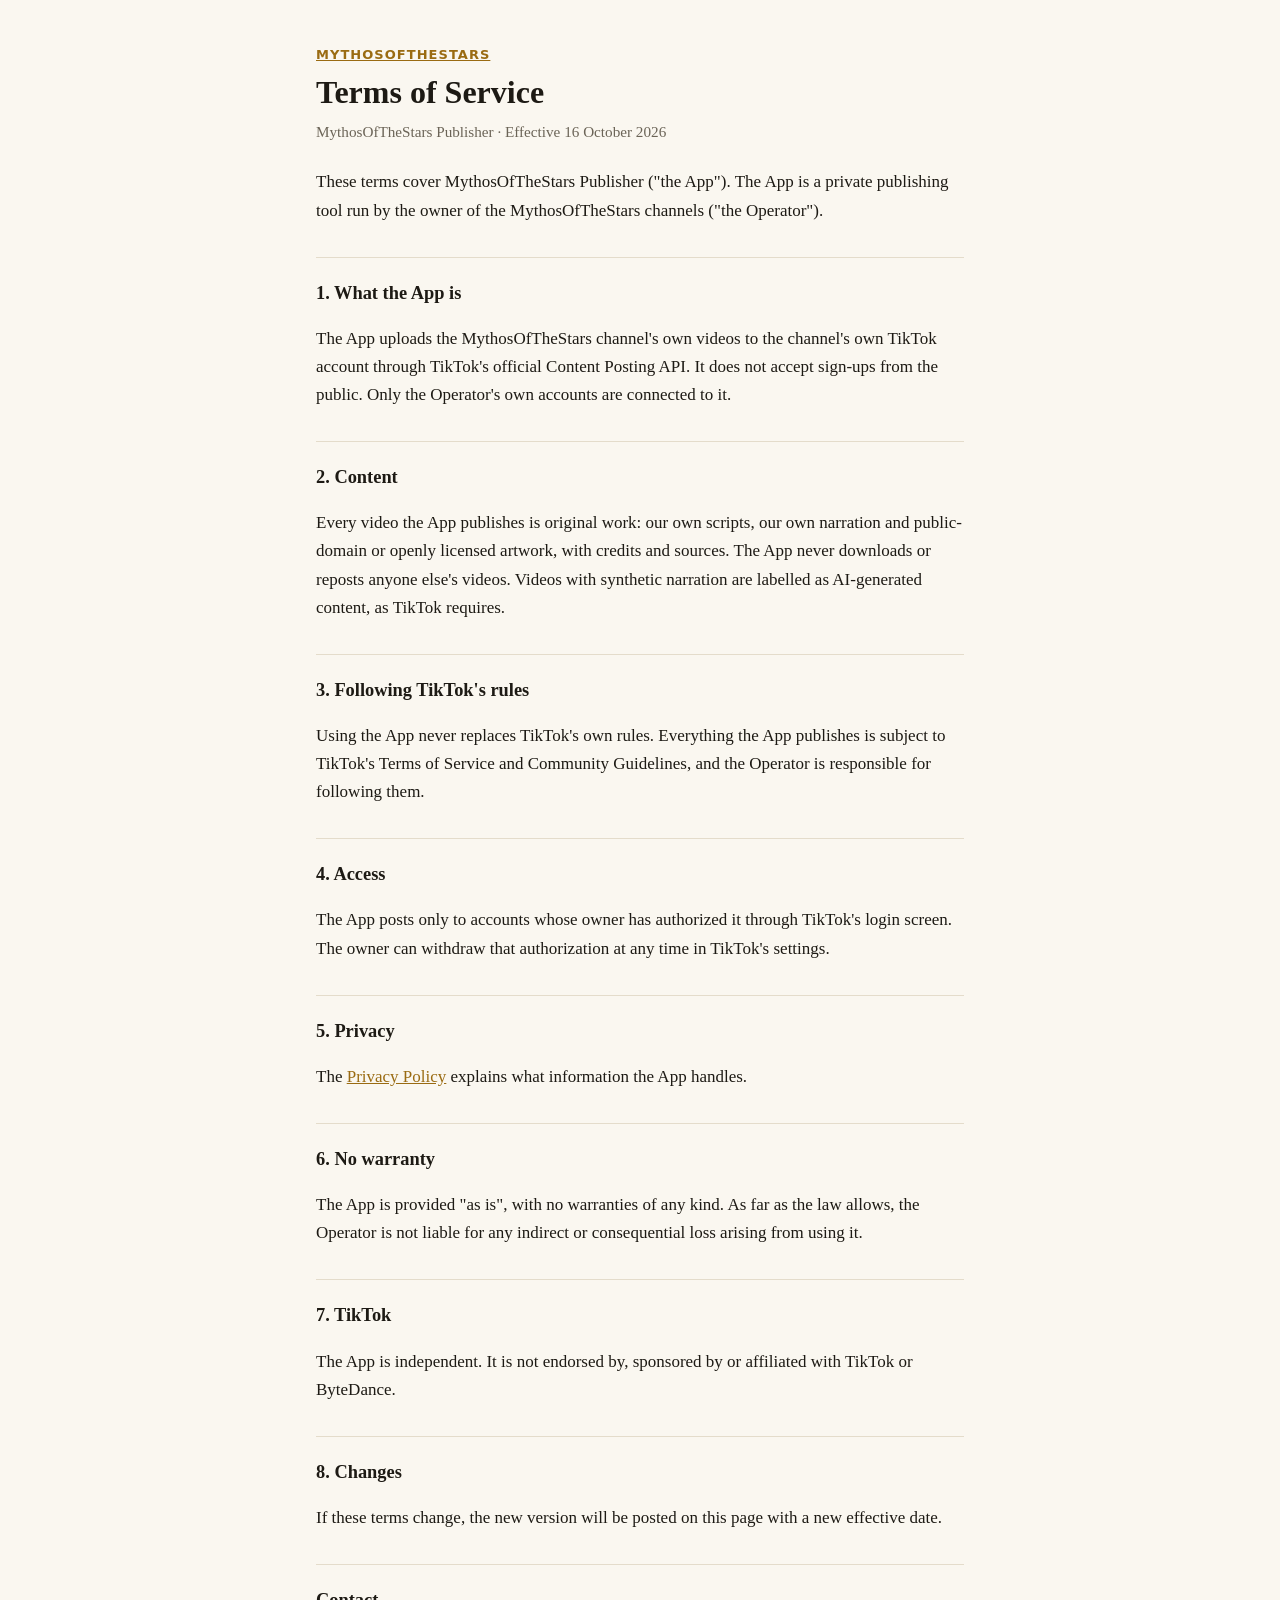
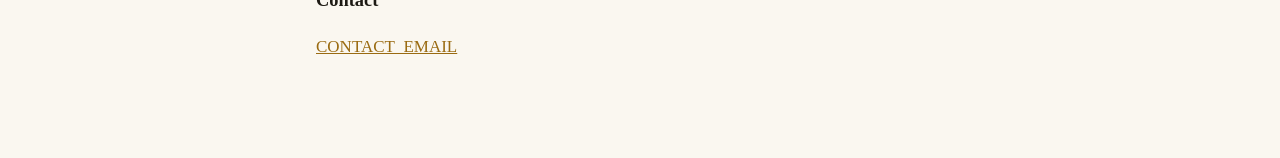
==== terms.html @ 0b8a8947 "Add files via upload" ====
<!doctype html>
<html lang="en">
<head>
<meta charset="utf-8">
<meta name="viewport" content="width=device-width, initial-scale=1">
<title>Terms of Service · MythosOfTheStars Publisher</title>
<link rel="stylesheet" href="style.css">
</head>
<body>
<main>
<p class="kicker"><a href="index.html">MythosOfTheStars</a></p>
<h1>Terms of Service</h1>
<p class="meta">MythosOfTheStars Publisher · Effective 16 October 2026</p>

<p>These terms cover MythosOfTheStars Publisher ("the App"). The App is a private publishing tool run by the owner of the MythosOfTheStars channels ("the Operator").</p>

<h2>1. What the App is</h2>
<p>The App uploads the MythosOfTheStars channel's own videos to the channel's own TikTok account through TikTok's official Content Posting API. It does not accept sign-ups from the public. Only the Operator's own accounts are connected to it.</p>

<h2>2. Content</h2>
<p>Every video the App publishes is original work: our own scripts, our own narration and public-domain or openly licensed artwork, with credits and sources. The App never downloads or reposts anyone else's videos. Videos with synthetic narration are labelled as AI-generated content, as TikTok requires.</p>

<h2>3. Following TikTok's rules</h2>
<p>Using the App never replaces TikTok's own rules. Everything the App publishes is subject to TikTok's Terms of Service and Community Guidelines, and the Operator is responsible for following them.</p>

<h2>4. Access</h2>
<p>The App posts only to accounts whose owner has authorized it through TikTok's login screen. The owner can withdraw that authorization at any time in TikTok's settings.</p>

<h2>5. Privacy</h2>
<p>The <a href="privacy.html">Privacy Policy</a> explains what information the App handles.</p>

<h2>6. No warranty</h2>
<p>The App is provided "as is", with no warranties of any kind. As far as the law allows, the Operator is not liable for any indirect or consequential loss arising from using it.</p>

<h2>7. TikTok</h2>
<p>The App is independent. It is not endorsed by, sponsored by or affiliated with TikTok or ByteDance.</p>

<h2>8. Changes</h2>
<p>If these terms change, the new version will be posted on this page with a new effective date.</p>

<h2>Contact</h2>
<p><a href="mailto:CONTACT_EMAIL">CONTACT_EMAIL</a></p>
</main>
</body>
</html>
---- style.css ----
:root { --bg: #faf7f0; --ink: #1d1a14; --muted: #6b6457; --accent: #9a6b12; --rule: #e4dccb; }
@media (prefers-color-scheme: dark) {
  :root { --bg: #14120e; --ink: #ece6d8; --muted: #a39b8a; --accent: #d9a441; --rule: #2e2a22; }
}
* { box-sizing: border-box; }
body { margin: 0; background: var(--bg); color: var(--ink);
  font: 17px/1.65 Georgia, "Times New Roman", serif; }
main { max-width: 680px; margin: 0 auto; padding: 48px 16px 80px; }
h1 { font-size: 2rem; line-height: 1.2; margin: 0 0 8px; }
h2 { font-size: 1.15rem; margin: 32px 0 6px; padding-top: 20px; border-top: 1px solid var(--rule); }
.kicker { margin: 0 0 12px; font: 600 13px/1 system-ui, sans-serif; letter-spacing: .08em; text-transform: uppercase; }
.meta { color: var(--muted); margin: 0 0 24px; font-size: .95rem; }
a { color: var(--accent); }
code { font-size: .9em; }
ul { padding-left: 22px; }
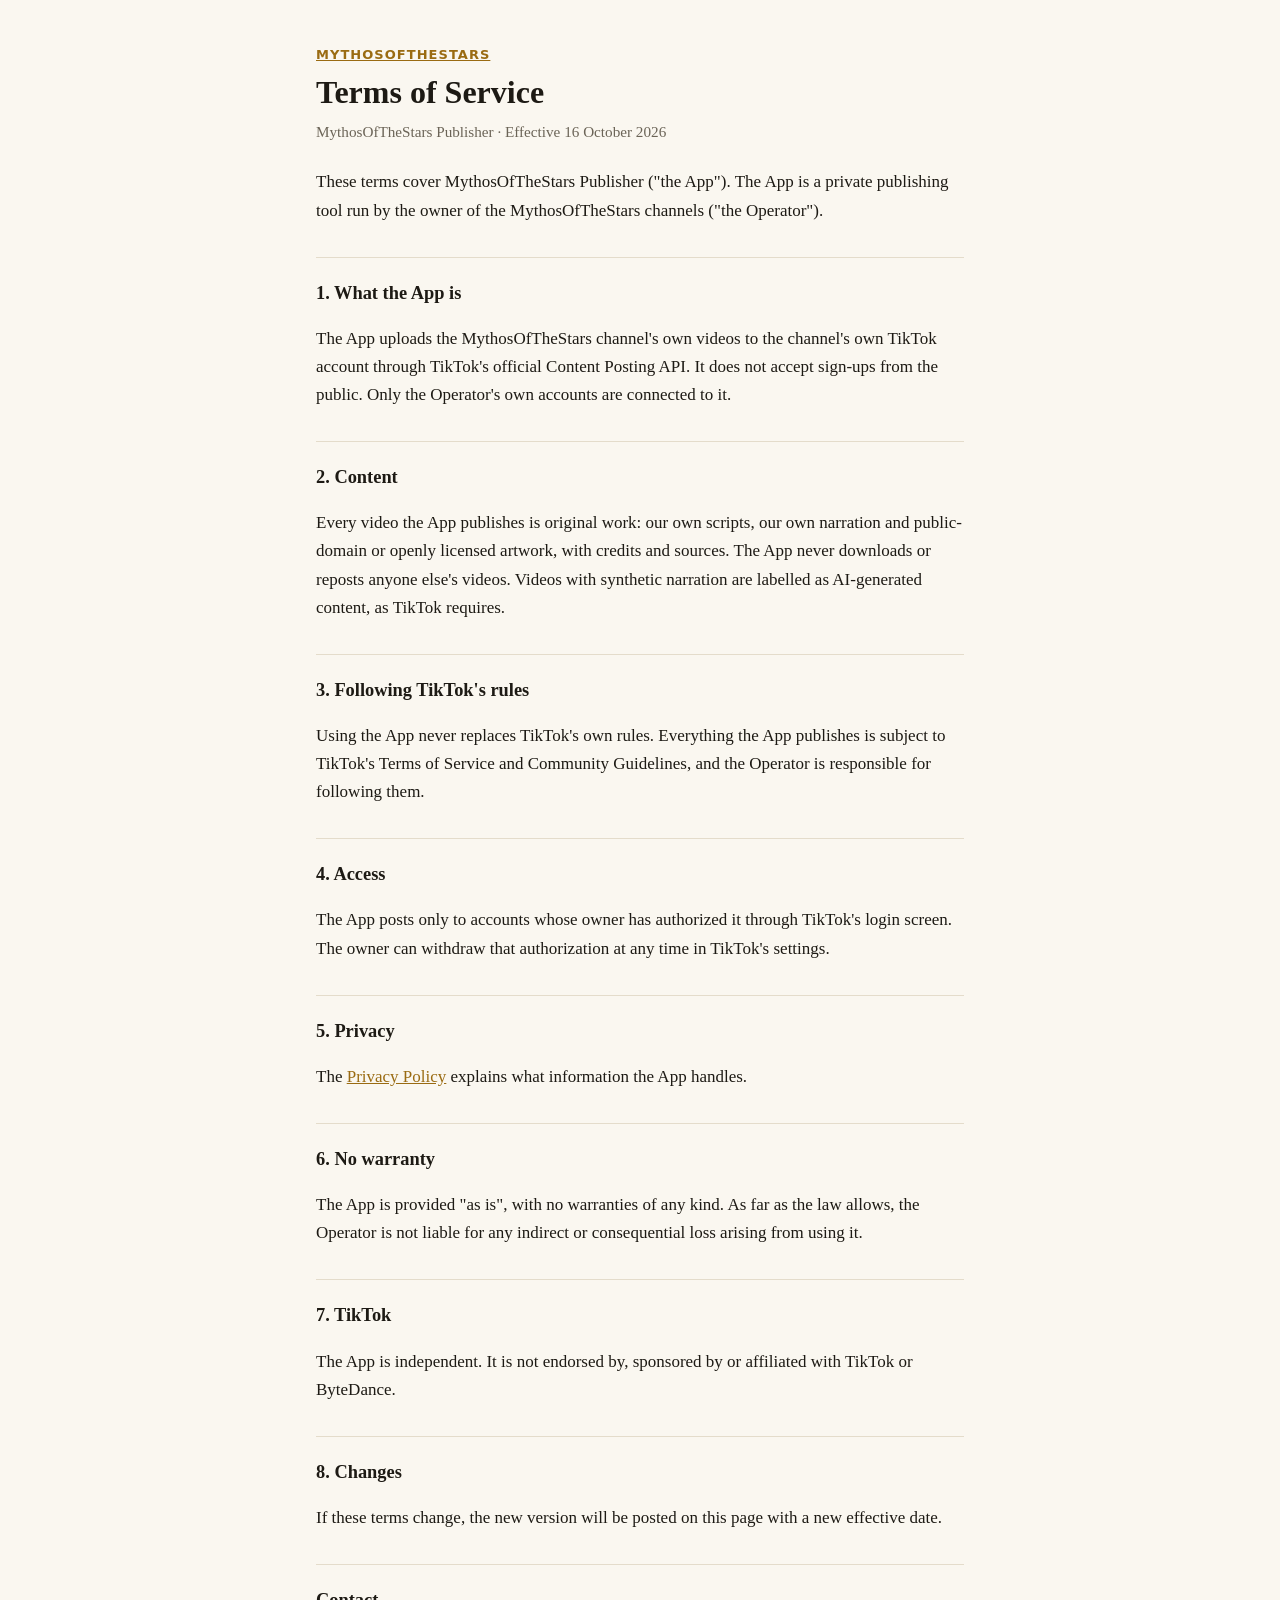
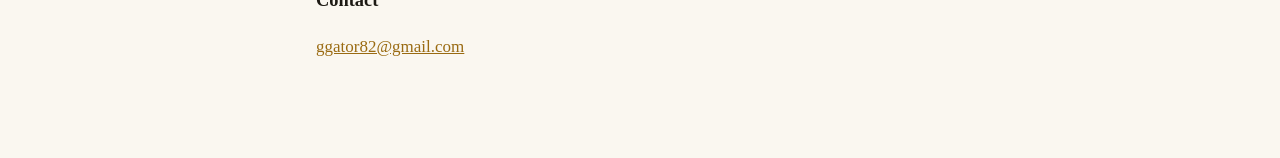
==== commit 0e9e972f: "Add files via upload" ====
--- a/terms.html
+++ b/terms.html
@@ -39,7 +39,7 @@
 <p>If these terms change, the new version will be posted on this page with a new effective date.</p>
 
 <h2>Contact</h2>
-<p><a href="mailto:CONTACT_EMAIL">CONTACT_EMAIL</a></p>
+<p><a href="mailto:ggator82@gmail.com">ggator82@gmail.com</a></p>
 </main>
 </body>
 </html>
